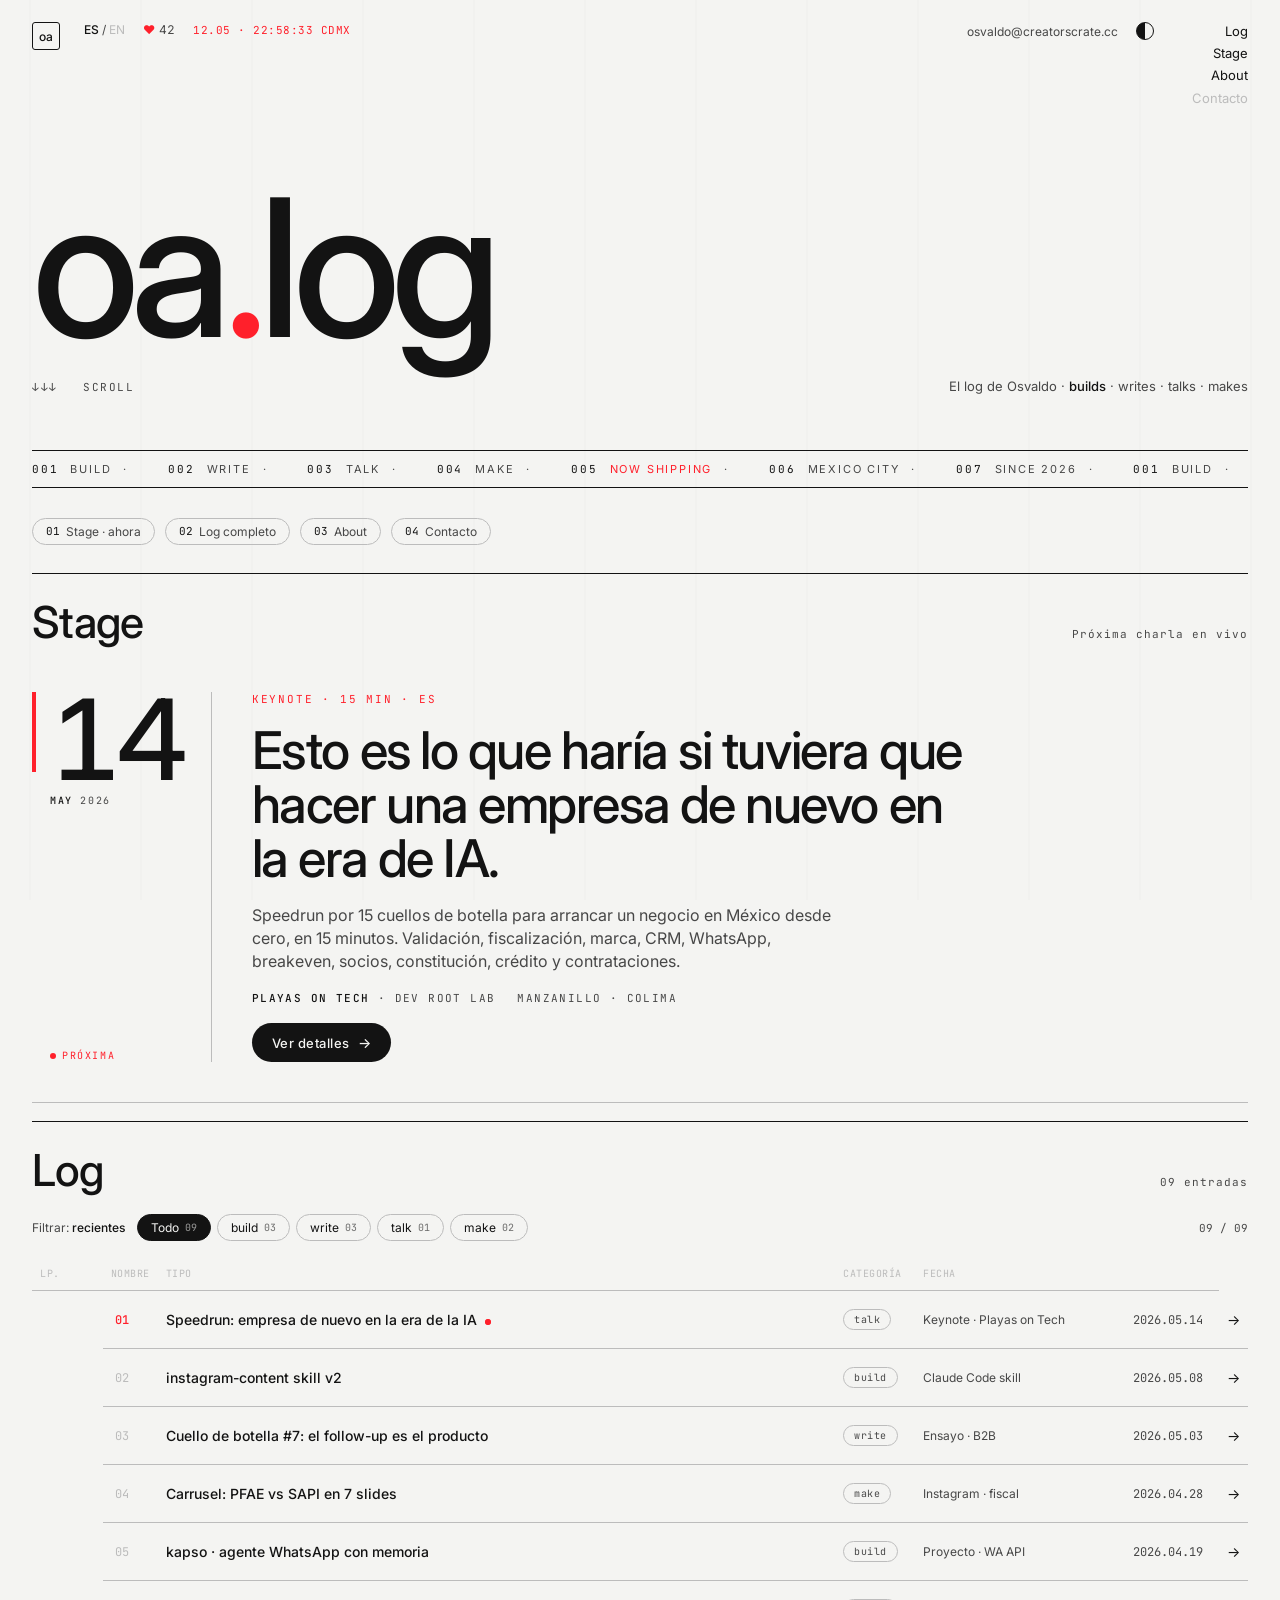
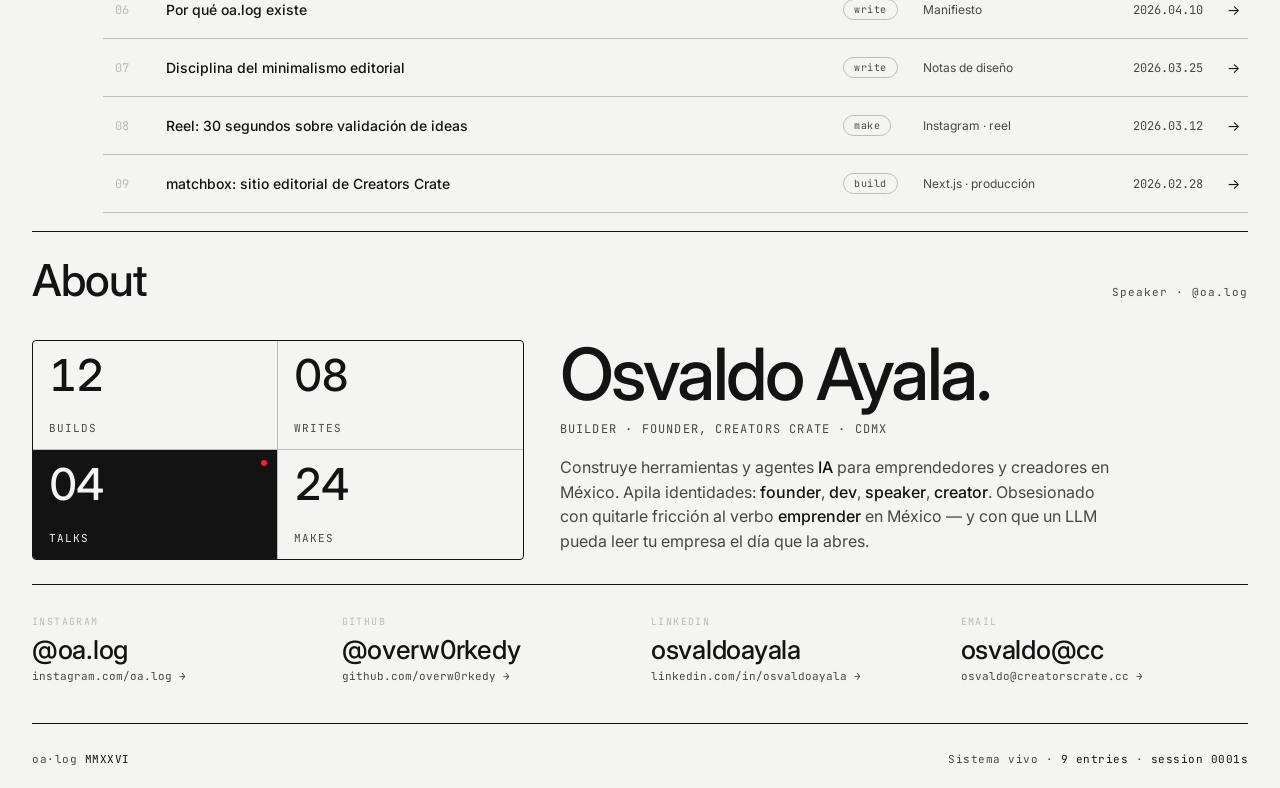
==== index.html @ 65175392 "init: oa.log static site - Single-file index.html with inline CSS/JS - Design system docs (DESIGN_SY" ====
<!DOCTYPE html>
<html lang="es-MX">
<head>
  <meta charset="UTF-8">
  <meta name="viewport" content="width=device-width, initial-scale=1.0">
  <meta name="theme-color" content="#F4F4F2">
  <title>oa.log · Osvaldo Ayala</title>
  <meta name="description" content="El log de Osvaldo Ayala — builds, writes, talks, makes. Founder de Creators Crate. Construye herramientas y agentes IA para emprendedores y creadores en México.">
  <meta name="author" content="Osvaldo Ayala">
  <link rel="canonical" href="https://overw0rkedy.github.io/oa.log/">

  <meta property="og:title" content="oa.log — Osvaldo Ayala">
  <meta property="og:description" content="El log de Osvaldo Ayala — builds, writes, talks, makes desde Ciudad de México.">
  <meta property="og:type" content="website">
  <meta property="og:locale" content="es_MX">
  <meta property="og:url" content="https://overw0rkedy.github.io/oa.log/">
  <meta property="og:site_name" content="oa.log">

  <meta name="twitter:card" content="summary_large_image">
  <meta name="twitter:title" content="oa.log — Osvaldo Ayala">
  <meta name="twitter:description" content="Builds, writes, talks, makes desde CDMX.">

  <link rel="icon" type="image/svg+xml" href="data:image/svg+xml,%3Csvg xmlns='http://www.w3.org/2000/svg' viewBox='0 0 16 16'%3E%3Crect width='16' height='16' fill='%23F4F4F2'/%3E%3Ctext x='8' y='12' font-family='Inter,sans-serif' font-size='10' font-weight='500' text-anchor='middle' fill='%23131313'%3Eoa%3C/text%3E%3Ccircle cx='13' cy='3' r='1.5' fill='%23FF202B'/%3E%3C/svg%3E">

  <link rel="preconnect" href="https://fonts.googleapis.com">
  <link rel="preconnect" href="https://fonts.gstatic.com" crossorigin>
  <link href="https://fonts.googleapis.com/css2?family=Inter:wght@400;500&family=JetBrains+Mono:wght@400;500&display=swap" rel="stylesheet">

  <script type="application/ld+json">
  {
    "@context": "https://schema.org",
    "@type": "Person",
    "name": "Osvaldo Ayala",
    "url": "https://overw0rkedy.github.io/oa.log/",
    "jobTitle": "Founder, Creators Crate · Builder",
    "address": { "@type": "PostalAddress", "addressLocality": "Ciudad de México", "addressCountry": "MX" },
    "email": "mailto:osvaldo@creatorscrate.cc",
    "sameAs": [
      "https://instagram.com/oa.log",
      "https://github.com/overw0rkedy",
      "https://www.linkedin.com/in/osvaldoayala/"
    ]
  }
  </script>

  <style>
    *, *::before, *::after { box-sizing: border-box; }
    html { scroll-behavior: smooth; -webkit-text-size-adjust: 100%; }
    body {
      margin: 0;
      font-family: 'Inter', system-ui, -apple-system, sans-serif;
      background: var(--paper);
      color: var(--ink-900);
      transition: background 280ms ease, color 280ms ease;
      -webkit-font-smoothing: antialiased;
      -moz-osx-font-smoothing: grayscale;
      overflow-x: hidden;
    }
    :root {
      --paper:   #F4F4F2;
      --ink-900: #131313;
      --ink-700: #1A1A1A;
      --ink-500: #474747;
      --ink-300: #BCBCBC;
      --ink-100: #E5E3DD;
      --accent:  #FF202B;
      --container-pad: 32px;
      --sp-1: 4px;
      --sp-2: 8px;
      --sp-3: 12px;
      --sp-4: 16px;
      --sp-5: 24px;
      --sp-6: 32px;
      --sp-7: 48px;
      --sp-8: 64px;
      --sp-9: 96px;
      --fs-eyebrow: 11px;
      --fs-meta: 12px;
      --fs-body: 14px;
      --fs-body-lg: 16px;
      --tr-fast: 160ms;
      --tr-base: 240ms;
      --tr-slow: 380ms;
      --ease-out: cubic-bezier(0.2, 0.85, 0.2, 1);
      --ease-pop: cubic-bezier(0.2, 1.15, 0.32, 1);
    }
    [data-theme="dark"] {
      --paper:   #0E0E0E;
      --ink-900: #F4F4F2;
      --ink-700: #BCBCBC;
      --ink-500: #888888;
      --ink-300: #474747;
      --ink-100: #1A1A1A;
    }
    .container { max-width: 1318px; margin: 0 auto; padding: 0 var(--container-pad); position: relative; }
    @media (max-width: 1024px) { :root { --container-pad: 24px; } }
    @media (max-width: 640px)  { :root { --container-pad: 18px; } }
    @media (max-width: 380px)  { :root { --container-pad: 14px; } }

    /* Skip link for keyboard users */
    .skip-link { position: absolute; left: -9999px; top: 0; padding: 10px 16px; background: var(--ink-900); color: var(--paper); z-index: 10000; text-decoration: none; font-size: 13px; }
    .skip-link:focus { left: 8px; top: 8px; }

    /* Universal focus style */
    a:focus-visible, button:focus-visible, [tabindex]:focus-visible { outline: 2px solid var(--accent); outline-offset: 3px; border-radius: 2px; }

    /* Subtle editorial grid in background */
    body::before {
      content: '';
      position: fixed;
      inset: 0;
      background-image: linear-gradient(to right, currentColor 1px, transparent 1px);
      background-size: 111px 100%;
      background-position: 50% 0;
      color: var(--ink-900);
      opacity: 0.025;
      pointer-events: none;
      z-index: 0;
    }
    @media (max-width: 640px) { body::before { display: none; } }

    /* Reduced motion: kill the heavy stuff */
    @media (prefers-reduced-motion: reduce) {
      *, *::before, *::after { animation-duration: 0.001ms !important; animation-iteration-count: 1 !important; transition-duration: 0.001ms !important; scroll-behavior: auto !important; }
      .marquee-track, .arrows-down span, .now-marker::after, .hero h1 .dot.in { animation: none !important; }
      .hero h1 .ltr { opacity: 1 !important; transform: none !important; }
      .oa-cursor { display: none !important; }
    }

    /* Cursor follower (desktop only) */
    .oa-cursor { position: fixed; width: 10px; height: 10px; background: var(--accent); border-radius: 50%; pointer-events: none; opacity: 0; transition: opacity 220ms ease, width 160ms ease, height 160ms ease; z-index: 9999; left: 0; top: 0; will-change: transform; }
    .oa-cursor.visible { opacity: 0.85; }
    .oa-cursor.hovering { width: 24px; height: 24px; opacity: 0.6; }
    @media (hover: none), (pointer: coarse) { .oa-cursor { display: none; } }

    /* Top nav */
    .topnav { padding: 22px 0 18px; display: grid; grid-template-columns: auto 1fr auto auto; gap: 24px; align-items: start; position: relative; z-index: 1; }
    .logo { width: 28px; height: 28px; border: 1.5px solid var(--ink-900); border-radius: 3px; display: inline-flex; align-items: center; justify-content: center; font-weight: 500; font-size: 12px; color: var(--ink-900); transition: transform 360ms var(--ease-out), border-color var(--tr-base) ease; cursor: pointer; user-select: none; flex-shrink: 0; text-decoration: none; }
    .logo:hover { transform: rotate(-90deg); border-color: var(--accent); }
    .util { display: flex; gap: 18px; align-items: center; font-size: var(--fs-meta); color: var(--ink-500); }
    .util-item { white-space: nowrap; }
    .util-item b { color: var(--ink-900); font-weight: 500; }
    .util-item.lang { cursor: pointer; user-select: none; }
    .util-item.lang b { transition: color var(--tr-fast) ease; }
    .util-item.lang:hover b { color: var(--accent); }
    .heart { color: var(--accent); cursor: pointer; user-select: none; transition: transform 220ms var(--ease-pop); display: inline-flex; align-items: center; gap: 4px; }
    .heart:active { transform: scale(1.4); }
    .heart .count { color: var(--ink-500); font-variant-numeric: tabular-nums; }
    .clock { font-family: 'JetBrains Mono', monospace; font-size: var(--fs-eyebrow); color: var(--accent); letter-spacing: 0.5px; font-variant-numeric: tabular-nums; }
    .mode { width: 18px; height: 18px; border-radius: 50%; background: linear-gradient(90deg, var(--ink-900) 50%, var(--paper) 50%); border: 1px solid var(--ink-900); cursor: pointer; transition: transform 280ms var(--ease-out); padding: 0; flex-shrink: 0; }
    .mode:hover { transform: rotate(180deg); }
    nav.menu { display: flex; flex-direction: column; align-items: flex-end; gap: 4px; font-size: 13px; line-height: 1.4; }
    nav.menu a { color: var(--ink-900); text-decoration: none; position: relative; padding: 0 0 0 14px; transition: color var(--tr-fast) ease; }
    nav.menu a.dim { color: var(--ink-300); }
    nav.menu a:hover { color: var(--accent); }
    nav.menu a.current::before { content: ''; position: absolute; left: 0; top: 50%; width: 5px; height: 5px; background: var(--accent); border-radius: 50%; transform: translateY(-50%); }
    @media (max-width: 900px) {
      .topnav { grid-template-columns: auto 1fr auto; grid-template-rows: auto auto; gap: 14px 16px; }
      .topnav .util:first-of-type { grid-column: 2 / span 1; justify-content: flex-end; }
      .topnav .util:nth-of-type(2) { grid-column: 3 / span 1; }
      .topnav nav.menu { grid-column: 1 / -1; flex-direction: row; gap: 16px; align-items: center; justify-content: flex-start; font-size: 12px; padding-top: 4px; border-top: 1px solid var(--ink-300); margin-top: 4px; padding-top: 14px; }
      nav.menu a { padding-left: 0; }
      nav.menu a.current::before { display: none; }
      nav.menu a.current { color: var(--accent); }
    }
    @media (max-width: 560px) {
      .topnav { gap: 10px 12px; }
      .util { gap: 12px; font-size: 11px; }
      .util-item.email { display: none; }
      .clock { display: none; }
    }
    @media (max-width: 380px) {
      .heart { display: none; }
    }

    /* Hero */
    .hero { padding: clamp(28px, 5vw, 56px) 0 clamp(20px, 3vw, 32px); position: relative; }
    .hero h1 { font-family: 'Inter', sans-serif; font-size: clamp(64px, 15vw, 200px); line-height: 0.9; font-weight: 500; letter-spacing: -0.045em; margin: 0; color: var(--ink-900); }
    .hero h1 .dot { color: var(--accent); display: inline-block; }
    .hero h1 .ltr { display: inline-block; opacity: 0; transform: translateY(28px); transition: opacity 520ms ease, transform 620ms var(--ease-out); }
    .hero h1 .ltr.in { opacity: 1; transform: translateY(0); }
    .hero h1 .dot.in { animation: dotPop 600ms var(--ease-pop) 380ms backwards; }
    @keyframes dotPop { 0% { transform: scale(0);} 70% { transform: scale(1.3);} 100% { transform: scale(1);} }
    .hero-sub { display: flex; justify-content: space-between; align-items: flex-end; margin-top: clamp(14px, 2.4vw, 24px); font-size: 13px; color: var(--ink-500); flex-wrap: wrap; gap: 12px; }
    .arrows-down { font-family: 'JetBrains Mono', monospace; font-size: 11px; letter-spacing: 1.5px; color: var(--ink-500); }
    .arrows-down span { display: inline-block; animation: bobble 1.6s ease-in-out infinite; }
    .arrows-down span:nth-child(2) { animation-delay: 0.12s; }
    .arrows-down span:nth-child(3) { animation-delay: 0.24s; }
    @keyframes bobble { 0%,100% { transform: translateY(0); opacity: 0.6; } 50% { transform: translateY(3px); opacity: 1; } }
    .hero-sub .tagline { max-width: 50ch; }
    .hero-sub .tagline b { color: var(--ink-900); font-weight: 500; }
    @media (max-width: 480px) {
      .hero-sub { font-size: 12px; }
    }

    /* Marquee */
    .marquee { overflow: hidden; border-top: 1px solid var(--ink-900); border-bottom: 1px solid var(--ink-900); padding: 11px 0; margin: 24px 0 12px; }
    .marquee-track { display: flex; gap: 40px; white-space: nowrap; font-size: 11px; letter-spacing: 1.8px; color: var(--ink-500); text-transform: uppercase; animation: marquee 38s linear infinite; width: max-content; }
    @keyframes marquee { from { transform: translateX(0); } to { transform: translateX(-50%); } }
    .marquee-item { display: inline-flex; align-items: center; gap: 12px; }
    .marquee-item .num { color: var(--ink-900); font-family: 'JetBrains Mono', monospace; }
    .marquee-item .accent { color: var(--accent); }

    /* TOC */
    .sec-toc { display: flex; gap: 10px; flex-wrap: wrap; padding: 18px 0 10px; }
    .toc-chip { font-size: 12px; color: var(--ink-500); border: 1px solid var(--ink-300); border-radius: 999px; padding: 5px 13px; display: inline-flex; align-items: center; gap: 6px; transition: border-color 160ms ease, color 160ms ease; cursor: pointer; text-decoration: none; }
    .toc-chip:hover { border-color: var(--ink-900); color: var(--ink-900); }
    .toc-chip .n { font-variant-numeric: tabular-nums; color: var(--ink-900); font-family: 'JetBrains Mono', monospace; font-size: 11px; }

    /* Section heading */
    .section-head { display: flex; justify-content: space-between; align-items: baseline; padding: 26px 0 16px; border-top: 1px solid var(--ink-900); margin-top: 18px; flex-wrap: wrap; gap: 8px; }
    .section-head h2 { font-family: 'Inter', sans-serif; font-size: clamp(28px, 4vw, 44px); line-height: 1; font-weight: 500; letter-spacing: -0.022em; margin: 0; color: var(--ink-900); }
    .section-num { font-size: 11px; color: var(--ink-500); letter-spacing: 1px; font-variant-numeric: tabular-nums; font-family: 'JetBrains Mono', monospace; }

    /* Stage featured — poster style */
    .stage-card { display: grid; grid-template-columns: auto 1fr; gap: clamp(20px, 3.6vw, 40px); padding: clamp(20px, 3.4vw, 32px) 0 clamp(24px, 4vw, 40px); border-bottom: 1px solid var(--ink-300); margin-bottom: 18px; position: relative; align-items: start; }
    .stage-date { display: flex; flex-direction: column; gap: 8px; padding: 0 clamp(16px, 2.6vw, 28px) 0 18px; border-right: 1px solid var(--ink-300); min-width: 120px; align-self: stretch; position: relative; }
    .stage-date::before { content: ''; position: absolute; top: 0; left: 0; width: 4px; height: 80px; background: var(--accent); }
    .stage-date .day { font-size: clamp(56px, 9vw, 112px); line-height: 0.84; font-weight: 500; letter-spacing: -0.05em; color: var(--ink-900); font-variant-numeric: tabular-nums; }
    .stage-date .month-year { font-size: 10px; letter-spacing: 1.6px; text-transform: uppercase; color: var(--ink-500); font-family: 'JetBrains Mono', monospace; line-height: 1.4; }
    .stage-date .month-year b { color: var(--ink-900); font-weight: 500; }
    .stage-date .badge { margin-top: auto; font-size: 10px; letter-spacing: 1.6px; text-transform: uppercase; color: var(--accent); font-family: 'JetBrains Mono', monospace; padding-top: 14px; display: flex; align-items: center; gap: 6px; }
    .stage-date .badge::before { content: ''; width: 6px; height: 6px; background: var(--accent); border-radius: 50%; position: relative; }
    .stage-date .badge::after { content: ''; position: absolute; left: -3px; bottom: 0; width: 12px; height: 12px; border: 1.5px solid var(--accent); border-radius: 50%; opacity: 0; animation: badge-pulse 2.2s ease-out infinite; }
    @keyframes badge-pulse { 0% { transform: scale(0.5); opacity: 0.8; } 100% { transform: scale(2.5); opacity: 0; } }
    .stage-content { display: flex; flex-direction: column; gap: clamp(12px, 1.8vw, 18px); }
    .stage-card .tag { font-size: 11px; letter-spacing: 1.8px; text-transform: uppercase; color: var(--accent); font-family: 'JetBrains Mono', monospace; }
    .stage-card h3 { font-family: 'Inter', sans-serif; font-size: clamp(28px, 4.6vw, 52px); line-height: 1.04; font-weight: 500; letter-spacing: -0.028em; margin: 0; max-width: 22ch; color: var(--ink-900); }
    .stage-card .sub { font-size: clamp(14px, 1.5vw, 16px); line-height: 1.45; color: var(--ink-500); margin: 0; max-width: 60ch; }
    .stage-card .meta { display: flex; flex-wrap: wrap; gap: 14px 22px; font-size: 11px; letter-spacing: 1.4px; text-transform: uppercase; color: var(--ink-500); font-family: 'JetBrains Mono', monospace; }
    .stage-card .meta b { color: var(--ink-900); font-weight: 500; }
    .stage-card .cta a { display: inline-flex; align-items: center; gap: 8px; padding: 11px 20px; background: var(--ink-900); color: var(--paper); border-radius: 999px; text-decoration: none; font-size: 13px; font-weight: 500; letter-spacing: 0.5px; transition: transform 180ms ease, background 180ms ease; }
    .stage-card .cta a:hover { transform: translateY(-1px); background: var(--accent); }
    .stage-card .cta a .arr { font-size: 14px; transition: transform 200ms ease; display: inline-block; }
    .stage-card .cta a:hover .arr { transform: translateX(4px); }
    @media (max-width: 640px) {
      .stage-card { grid-template-columns: 1fr; gap: 18px; }
      .stage-date { border-right: none; border-bottom: 1px solid var(--ink-300); padding: 0 0 16px 18px; flex-direction: row; align-items: baseline; gap: 14px; flex-wrap: wrap; min-width: 0; }
      .stage-date::before { height: 56px; }
      .stage-date .day { font-size: 48px; }
      .stage-date .badge { margin-top: 0; padding-top: 0; padding-left: 0; }
      .stage-date .badge::after { display: none; }
      .stage-content { padding-left: 18px; }
    }

    /* Toolbar */
    .toolbar { display: flex; align-items: center; gap: 12px; flex-wrap: wrap; padding: 6px 0 16px; font-size: 12px; color: var(--ink-500); }
    .toolbar-label b { color: var(--ink-900); font-weight: 500; }
    .chips { display: flex; gap: 6px; flex-wrap: wrap; }
    .chip { padding: 5px 13px; border: 1px solid var(--ink-300); border-radius: 999px; font-size: 12px; color: var(--ink-900); background: transparent; cursor: pointer; transition: background 180ms ease, color 180ms ease, border-color 180ms ease; font-family: inherit; display: inline-flex; align-items: center; gap: 6px; }
    .chip:hover { border-color: var(--ink-900); }
    .chip.active { background: var(--ink-900); color: var(--paper); border-color: var(--ink-900); }
    .chip .ct { font-family: 'JetBrains Mono', monospace; font-size: 10px; opacity: 0.6; }
    .visible-count { margin-left: auto; color: var(--ink-500); font-variant-numeric: tabular-nums; font-family: 'JetBrains Mono', monospace; font-size: 11px; }

    /* Log table */
    .log-table { width: 100%; border-collapse: collapse; font-size: 14px; }
    .log-table thead th { text-align: left; font-weight: 400; color: var(--ink-300); padding: 10px 8px; font-size: 10px; letter-spacing: 0.5px; text-transform: uppercase; border-bottom: 1px solid var(--ink-300); font-family: 'JetBrains Mono', monospace; }
    .log-table thead th:last-child { text-align: right; }
    .log-table tbody tr { transition: background var(--tr-fast) ease; cursor: pointer; position: relative; }
    .log-table tbody tr::before { content: ''; position: absolute; left: 0; top: 8px; bottom: 8px; width: 0; background: var(--accent); transition: width 200ms ease; }
    .log-table tbody tr:hover::before { width: 2px; }
    .log-table tbody tr:hover { background: rgba(19,19,19,0.035); }
    [data-theme="dark"] .log-table tbody tr:hover { background: rgba(244,244,242,0.04); }
    .log-table tbody td { padding: 18px 8px; border-bottom: 1px solid var(--ink-300); color: var(--ink-900); font-size: 14px; vertical-align: middle; transition: color var(--tr-fast) ease; }
    .log-table tbody tr.filtered-out { display: none; }
    .log-table td.idx { color: var(--ink-300); width: 36px; font-variant-numeric: tabular-nums; font-family: 'JetBrains Mono', monospace; font-size: 12px; transition: color var(--tr-fast) ease; padding-left: 12px; }
    .log-table tbody tr:hover td.idx { color: var(--ink-900); }
    .log-table td.name { font-weight: 500; }
    .log-table td.kind { width: 80px; }
    .kind-tag { font-size: 10px; letter-spacing: 0.5px; padding: 3px 10px; border: 1px solid var(--ink-300); border-radius: 999px; color: var(--ink-500); display: inline-block; font-family: 'JetBrains Mono', monospace; text-transform: lowercase; }
    .log-table td.cat { color: var(--ink-500); width: 200px; font-size: 12px; }
    .log-table td.date { color: var(--ink-500); width: 104px; font-size: 12px; font-variant-numeric: tabular-nums; font-family: 'JetBrains Mono', monospace; text-align: right; padding-right: 16px; }
    .log-table td.arr { width: 20px; text-align: right; color: var(--ink-900); transition: transform 220ms var(--ease-out), color 180ms ease; }
    .log-table tbody tr:hover td.arr { transform: translateX(4px); color: var(--accent); }
    .log-table tr.now td.idx { color: var(--accent); font-weight: 500; }
    .now-marker { position: relative; display: inline-block; width: 6px; height: 6px; background: var(--accent); border-radius: 50%; vertical-align: middle; margin-left: 8px; }
    .now-marker::after { content: ''; position: absolute; inset: 0; border-radius: 50%; border: 1.5px solid var(--accent); animation: pulse 1.9s ease-out infinite; }
    @keyframes pulse { 0% { transform: scale(1); opacity: 0.9; } 100% { transform: scale(3.2); opacity: 0; } }
    @media (max-width: 900px) {
      .log-table td.cat, .log-table th:nth-child(4) { display: none; }
    }
    @media (max-width: 540px) {
      .log-table, .log-table tbody, .log-table tr { display: block; }
      .log-table thead { display: none; }
      .log-table tbody td { display: inline-block; border: none; padding: 0; vertical-align: middle; }
      .log-table tbody tr { padding: 16px 0 16px 32px; border-bottom: 1px solid var(--ink-300); position: relative; cursor: pointer; }
      .log-table tbody tr::before { left: 0; top: 16px; bottom: 16px; }
      .log-table td.idx { position: absolute; left: 0; top: 16px; padding: 0; width: auto; font-size: 11px; }
      .log-table td.name { display: block; font-size: 15px; line-height: 1.3; padding: 0; margin-bottom: 8px; padding-right: 24px; }
      .log-table td.kind { width: auto; padding-right: 12px; }
      .log-table td.date { width: auto; text-align: left; padding: 0; padding-right: 0; font-size: 11px; color: var(--ink-500); }
      .log-table td.date::before { content: '· '; color: var(--ink-300); }
      .log-table td.arr { position: absolute; top: 16px; right: 0; width: auto; padding: 0; font-size: 16px; }
      .log-table tbody tr:hover td.arr { transform: translateX(2px); }
    }

    /* About */
    .about-body { display: grid; grid-template-columns: 1fr 1.4fr; gap: 36px; padding: 22px 0 24px; }
    @media (max-width: 768px) { .about-body { grid-template-columns: 1fr; gap: 24px; } }
    .about-visual { display: grid; grid-template-columns: 1fr 1fr; grid-template-rows: 1fr 1fr; border: 1px solid var(--ink-900); border-radius: 4px; overflow: hidden; min-height: 220px; }
    .about-kind { padding: 14px 16px; border-right: 0.5px solid var(--ink-300); border-bottom: 0.5px solid var(--ink-300); display: flex; flex-direction: column; justify-content: space-between; position: relative; min-height: 100px; }
    .about-kind:nth-child(2n) { border-right: none; }
    .about-kind:nth-child(n+3) { border-bottom: none; }
    .about-kind .count { font-size: 44px; line-height: 0.95; font-weight: 500; color: var(--ink-900); letter-spacing: -0.02em; font-variant-numeric: tabular-nums; }
    .about-kind .label { font-size: 11px; letter-spacing: 1px; text-transform: uppercase; color: var(--ink-500); font-family: 'JetBrains Mono', monospace; }
    .about-kind.active { background: var(--ink-900); }
    .about-kind.active .count, .about-kind.active .label { color: var(--paper); }
    .about-kind.active::after { content: ''; position: absolute; top: 10px; right: 10px; width: 6px; height: 6px; background: var(--accent); border-radius: 50%; }
    .about-content h3 { font-size: clamp(40px, 6vw, 72px); line-height: 0.95; font-weight: 500; letter-spacing: -0.035em; margin: 0 0 12px; color: var(--ink-900); }
    .about-content .role { font-size: 12px; color: var(--ink-500); margin: 0 0 18px; font-family: 'JetBrains Mono', monospace; text-transform: uppercase; letter-spacing: 1.2px; }
    .about-content .bio { font-size: 16px; line-height: 1.55; color: var(--ink-500); margin: 0; max-width: 56ch; }
    .about-content .bio b { color: var(--ink-900); font-weight: 500; }

    /* Socials */
    .socials { display: grid; grid-template-columns: repeat(4, 1fr); gap: clamp(14px, 2vw, 22px); padding: 26px 0 8px; border-top: 1px solid var(--ink-900); }
    @media (max-width: 900px) { .socials { grid-template-columns: 1fr 1fr; gap: 18px; } }
    @media (max-width: 380px) { .socials { grid-template-columns: 1fr; gap: 14px; } }
    .social { display: block; text-decoration: none; padding: 4px 0; transition: transform var(--tr-fast) ease; }
    .social:hover { transform: translateX(2px); }
    .social .label { font-size: 10px; letter-spacing: 1.4px; text-transform: uppercase; color: var(--ink-300); margin-bottom: 6px; font-family: 'JetBrains Mono', monospace; }
    .social .handle { font-size: clamp(18px, 2.4vw, 26px); font-weight: 500; color: var(--ink-900); letter-spacing: -0.01em; transition: color var(--tr-fast) ease; }
    .social:hover .handle { color: var(--accent); }
    .social .url { font-size: 11px; color: var(--ink-500); font-family: 'JetBrains Mono', monospace; margin-top: 4px; }

    /* Footer */
    footer.foot { display: flex; justify-content: space-between; padding: 28px 0 22px; border-top: 1px solid var(--ink-900); margin-top: 28px; font-size: 11px; color: var(--ink-500); letter-spacing: 0.5px; font-family: 'JetBrains Mono', monospace; flex-wrap: wrap; gap: 12px 24px; align-items: center; }
    footer.foot .stat { color: var(--ink-900); }
    footer.foot a { color: inherit; text-decoration: none; border-bottom: 1px dotted currentColor; }
    footer.foot a:hover { color: var(--accent); }
    @media (max-width: 540px) {
      footer.foot { flex-direction: column; align-items: flex-start; gap: 8px; }
    }

    /* Section spacing */
    section { scroll-margin-top: 80px; }
    main { position: relative; z-index: 1; }
  </style>
</head>
<body>
  <a href="#main-content" class="skip-link">Saltar al contenido</a>
  <div class="oa-cursor" id="oaCursor" aria-hidden="true"></div>

  <main class="container" id="oaSite">
    <header class="topnav">
      <a href="#" class="logo" title="oa.log monogram">oa</a>
      <div class="util" style="font-size: 12px;">
        <span class="util-item lang" id="langWrap"><b id="langActive">ES</b> / <span id="langOther" style="color: var(--ink-300);">EN</span></span>
        <span class="util-item heart" id="oaHeart" role="button" tabindex="0" aria-label="Like this page">&hearts; <span class="count" id="heartCount">42</span></span>
        <span class="util-item clock" id="oaClock" aria-live="polite">·</span>
      </div>
      <div class="util">
        <a href="mailto:osvaldo@creatorscrate.cc" class="util-item email" style="color: var(--ink-500); text-decoration: none;">osvaldo@creatorscrate.cc</a>
        <button class="mode" id="oaMode" aria-label="Toggle theme"></button>
      </div>
      <nav class="menu">
        <a href="#log" class="current">Log</a>
        <a href="#stage">Stage</a>
        <a href="#about">About</a>
        <a href="mailto:osvaldo@creatorscrate.cc" class="dim">Contacto</a>
      </nav>
    </header>

    <div id="main-content"></div>
    <section class="hero">
      <h1 id="oaHero">oa<span class="dot">.</span>log</h1>
      <div class="hero-sub">
        <span class="arrows-down" aria-hidden="true"><span>&darr;</span><span>&darr;</span><span>&darr;</span> &nbsp; SCROLL</span>
        <span class="tagline">El log de Osvaldo &middot; <b>builds</b> &middot; writes &middot; talks &middot; makes</span>
      </div>
    </section>

    <div class="marquee" aria-hidden="true">
      <div class="marquee-track">
        <div class="marquee-item"><span class="num">001</span><span>BUILD</span><span>&middot;</span></div>
        <div class="marquee-item"><span class="num">002</span><span>WRITE</span><span>&middot;</span></div>
        <div class="marquee-item"><span class="num">003</span><span>TALK</span><span>&middot;</span></div>
        <div class="marquee-item"><span class="num">004</span><span>MAKE</span><span>&middot;</span></div>
        <div class="marquee-item"><span class="num">005</span><span class="accent">NOW SHIPPING</span><span>&middot;</span></div>
        <div class="marquee-item"><span class="num">006</span><span>MEXICO CITY</span><span>&middot;</span></div>
        <div class="marquee-item"><span class="num">007</span><span>SINCE 2026</span><span>&middot;</span></div>
        <div class="marquee-item"><span class="num">001</span><span>BUILD</span><span>&middot;</span></div>
        <div class="marquee-item"><span class="num">002</span><span>WRITE</span><span>&middot;</span></div>
        <div class="marquee-item"><span class="num">003</span><span>TALK</span><span>&middot;</span></div>
        <div class="marquee-item"><span class="num">004</span><span>MAKE</span><span>&middot;</span></div>
        <div class="marquee-item"><span class="num">005</span><span class="accent">NOW SHIPPING</span><span>&middot;</span></div>
        <div class="marquee-item"><span class="num">006</span><span>MEXICO CITY</span><span>&middot;</span></div>
        <div class="marquee-item"><span class="num">007</span><span>SINCE 2026</span><span>&middot;</span></div>
      </div>
    </div>

    <div class="sec-toc">
      <a class="toc-chip" href="#stage"><span class="n">01</span> Stage &middot; ahora</a>
      <a class="toc-chip" href="#log"><span class="n">02</span> Log completo</a>
      <a class="toc-chip" href="#about"><span class="n">03</span> About</a>
      <a class="toc-chip" href="mailto:osvaldo@creatorscrate.cc"><span class="n">04</span> Contacto</a>
    </div>

    <section id="stage">
      <div class="section-head">
        <h2>Stage</h2>
        <span class="section-num">Próxima charla en vivo</span>
      </div>
      <article class="stage-card">
        <div class="stage-date" aria-label="14 de mayo de 2026">
          <div class="day">14</div>
          <div class="month-year"><b>MAY</b> 2026</div>
          <div class="badge"><span>Próxima</span></div>
        </div>
        <div class="stage-content">
          <div class="tag">Keynote &middot; 15 min &middot; ES</div>
          <h3>Esto es lo que haría si tuviera que hacer una empresa de nuevo en la era de IA.</h3>
          <p class="sub">Speedrun por 15 cuellos de botella para arrancar un negocio en México desde cero, en 15 minutos. Validación, fiscalización, marca, CRM, WhatsApp, breakeven, socios, constitución, crédito y contrataciones.</p>
          <div class="meta">
            <span><b>Playas on Tech</b> &middot; Dev Root Lab</span>
            <span>Manzanillo &middot; Colima</span>
          </div>
          <div class="cta"><a href="speedrun-empresa-era-ia/" target="_blank" rel="noopener">Ver detalles <span class="arr">&rarr;</span></a></div>
        </div>
      </article>
    </section>

    <section id="log">
      <div class="section-head">
        <h2>Log</h2>
        <span class="section-num" id="secNum">09 entradas</span>
      </div>

      <div class="toolbar">
        <span class="toolbar-label">Filtrar: <b>recientes</b></span>
        <div class="chips" id="filterChips" role="tablist">
          <button class="chip active" data-kind="all" role="tab">Todo <span class="ct">09</span></button>
          <button class="chip" data-kind="build" role="tab">build <span class="ct">03</span></button>
          <button class="chip" data-kind="write" role="tab">write <span class="ct">03</span></button>
          <button class="chip" data-kind="talk" role="tab">talk <span class="ct">01</span></button>
          <button class="chip" data-kind="make" role="tab">make <span class="ct">02</span></button>
        </div>
        <span class="visible-count" id="visibleCount">09 / 09</span>
      </div>

      <table class="log-table">
        <thead>
          <tr><th>lp.</th><th>nombre</th><th>tipo</th><th>categoría</th><th>fecha</th><th aria-hidden="true"></th></tr>
        </thead>
        <tbody id="logBody">
          <tr class="now" data-kind="talk">
            <td class="idx">01</td>
            <td class="name">Speedrun: empresa de nuevo en la era de la IA<span class="now-marker" title="now" aria-label="entrada actual"></span></td>
            <td class="kind"><span class="kind-tag">talk</span></td>
            <td class="cat">Keynote &middot; Playas on Tech</td>
            <td class="date">2026.05.14</td>
            <td class="arr">&rarr;</td>
          </tr>
          <tr data-kind="build">
            <td class="idx">02</td>
            <td class="name">instagram-content skill v2</td>
            <td class="kind"><span class="kind-tag">build</span></td>
            <td class="cat">Claude Code skill</td>
            <td class="date">2026.05.08</td>
            <td class="arr">&rarr;</td>
          </tr>
          <tr data-kind="write">
            <td class="idx">03</td>
            <td class="name">Cuello de botella #7: el follow-up es el producto</td>
            <td class="kind"><span class="kind-tag">write</span></td>
            <td class="cat">Ensayo &middot; B2B</td>
            <td class="date">2026.05.03</td>
            <td class="arr">&rarr;</td>
          </tr>
          <tr data-kind="make">
            <td class="idx">04</td>
            <td class="name">Carrusel: PFAE vs SAPI en 7 slides</td>
            <td class="kind"><span class="kind-tag">make</span></td>
            <td class="cat">Instagram &middot; fiscal</td>
            <td class="date">2026.04.28</td>
            <td class="arr">&rarr;</td>
          </tr>
          <tr data-kind="build">
            <td class="idx">05</td>
            <td class="name">kapso &middot; agente WhatsApp con memoria</td>
            <td class="kind"><span class="kind-tag">build</span></td>
            <td class="cat">Proyecto &middot; WA API</td>
            <td class="date">2026.04.19</td>
            <td class="arr">&rarr;</td>
          </tr>
          <tr data-kind="write">
            <td class="idx">06</td>
            <td class="name">Por qué oa.log existe</td>
            <td class="kind"><span class="kind-tag">write</span></td>
            <td class="cat">Manifiesto</td>
            <td class="date">2026.04.10</td>
            <td class="arr">&rarr;</td>
          </tr>
          <tr data-kind="write">
            <td class="idx">07</td>
            <td class="name">Disciplina del minimalismo editorial</td>
            <td class="kind"><span class="kind-tag">write</span></td>
            <td class="cat">Notas de diseño</td>
            <td class="date">2026.03.25</td>
            <td class="arr">&rarr;</td>
          </tr>
          <tr data-kind="make">
            <td class="idx">08</td>
            <td class="name">Reel: 30 segundos sobre validación de ideas</td>
            <td class="kind"><span class="kind-tag">make</span></td>
            <td class="cat">Instagram &middot; reel</td>
            <td class="date">2026.03.12</td>
            <td class="arr">&rarr;</td>
          </tr>
          <tr data-kind="build">
            <td class="idx">09</td>
            <td class="name">matchbox: sitio editorial de Creators Crate</td>
            <td class="kind"><span class="kind-tag">build</span></td>
            <td class="cat">Next.js &middot; producción</td>
            <td class="date">2026.02.28</td>
            <td class="arr">&rarr;</td>
          </tr>
        </tbody>
      </table>
    </section>

    <section id="about">
      <div class="section-head">
        <h2>About</h2>
        <span class="section-num">Speaker &middot; @oa.log</span>
      </div>
      <div class="about-body">
        <div class="about-visual" aria-label="Tracks">
          <div class="about-kind"><div class="count">12</div><div class="label">builds</div></div>
          <div class="about-kind"><div class="count">08</div><div class="label">writes</div></div>
          <div class="about-kind active"><div class="count">04</div><div class="label">talks</div></div>
          <div class="about-kind"><div class="count">24</div><div class="label">makes</div></div>
        </div>
        <div class="about-content">
          <h3>Osvaldo Ayala.</h3>
          <p class="role">Builder &middot; Founder, Creators Crate &middot; CDMX</p>
          <p class="bio">Construye herramientas y agentes <b>IA</b> para emprendedores y creadores en México. Apila identidades: <b>founder</b>, <b>dev</b>, <b>speaker</b>, <b>creator</b>. Obsesionado con quitarle fricción al verbo <b>emprender</b> en México — y con que un LLM pueda leer tu empresa el día que la abres.</p>
        </div>
      </div>

      <div class="socials">
        <a class="social" href="https://instagram.com/oa.log" target="_blank" rel="noopener">
          <div class="label">Instagram</div>
          <div class="handle">@oa.log</div>
          <div class="url">instagram.com/oa.log &rarr;</div>
        </a>
        <a class="social" href="https://github.com/overw0rkedy" target="_blank" rel="noopener">
          <div class="label">GitHub</div>
          <div class="handle">@overw0rkedy</div>
          <div class="url">github.com/overw0rkedy &rarr;</div>
        </a>
        <a class="social" href="https://www.linkedin.com/in/osvaldoayala/" target="_blank" rel="noopener">
          <div class="label">LinkedIn</div>
          <div class="handle">osvaldoayala</div>
          <div class="url">linkedin.com/in/osvaldoayala &rarr;</div>
        </a>
        <a class="social" href="mailto:osvaldo@creatorscrate.cc">
          <div class="label">Email</div>
          <div class="handle">osvaldo@cc</div>
          <div class="url">osvaldo@creatorscrate.cc &rarr;</div>
        </a>
      </div>
    </section>

    <footer class="foot">
      <span>oa&middot;log <span class="stat">MMXXVI</span></span>
      <span>Sistema vivo &middot; <span class="stat" id="footStat">9 entries</span> &middot; <span class="stat" id="footUptime">&middot;</span></span>
    </footer>
  </main>

  <script>
  (function() {
    const site = document.getElementById('oaSite');
    const cursor = document.getElementById('oaCursor');
    const hero = document.getElementById('oaHero');
    const mode = document.getElementById('oaMode');
    const heart = document.getElementById('oaHeart');
    const heartCount = document.getElementById('heartCount');
    const clock = document.getElementById('oaClock');
    const chipsContainer = document.getElementById('filterChips');
    const logBody = document.getElementById('logBody');
    const visibleCount = document.getElementById('visibleCount');
    const langActive = document.getElementById('langActive');
    const langOther = document.getElementById('langOther');
    const langWrap = document.getElementById('langWrap');
    const footStat = document.getElementById('footStat');

    // Hero letter reveal
    const original = hero.innerHTML;
    const wrapped = original
      .replace(/oa/, '<span class="ltr">o</span><span class="ltr">a</span>')
      .replace(/class="dot"/, 'class="ltr dot"')
      .replace(/log/, '<span class="ltr">l</span><span class="ltr">o</span><span class="ltr">g</span>');
    hero.innerHTML = wrapped;
    const letters = hero.querySelectorAll('.ltr');
    letters.forEach((l, i) => setTimeout(() => l.classList.add('in'), 80 + i * 65));

    // Cursor follower with smooth lerp (desktop only)
    const prefersReducedMotion = window.matchMedia('(prefers-reduced-motion: reduce)').matches;
    const supportsHover = window.matchMedia('(hover: hover) and (pointer: fine)').matches;
    if (supportsHover && !prefersReducedMotion) {
      let cx = -50, cy = -50, tx = -50, ty = -50;
      document.addEventListener('mousemove', (e) => {
        tx = e.clientX - 5;
        ty = e.clientY - 5;
        cursor.classList.add('visible');
      });
      document.addEventListener('mouseleave', () => cursor.classList.remove('visible'));
      function animateCursor() {
        cx += (tx - cx) * 0.22;
        cy += (ty - cy) * 0.22;
        cursor.style.transform = `translate(${cx}px, ${cy}px)`;
        requestAnimationFrame(animateCursor);
      }
      requestAnimationFrame(animateCursor);
      // Scale cursor when hovering interactive elements
      const interactiveSel = 'a, button, [role="button"], [role="tab"], input, select, .heart, .logo, .mode, .util-item.lang, .toc-chip, .chip, .roadmap-cell, .social, .stage-card .cta a, tr[data-kind]';
      document.addEventListener('mouseover', (e) => {
        if (e.target.closest(interactiveSel)) cursor.classList.add('hovering');
      });
      document.addEventListener('mouseout', (e) => {
        if (e.target.closest(interactiveSel)) cursor.classList.remove('hovering');
      });
    }

    // Theme toggle with localStorage persistence
    const storedTheme = localStorage.getItem('oa-theme');
    if (storedTheme === 'dark') document.documentElement.setAttribute('data-theme', 'dark');
    mode.addEventListener('click', () => {
      const isDark = document.documentElement.getAttribute('data-theme') === 'dark';
      if (isDark) {
        document.documentElement.removeAttribute('data-theme');
        localStorage.setItem('oa-theme', 'light');
      } else {
        document.documentElement.setAttribute('data-theme', 'dark');
        localStorage.setItem('oa-theme', 'dark');
      }
    });

    // Heart interaction
    let likes = parseInt(localStorage.getItem('oa-likes') || '42', 10);
    let liked = localStorage.getItem('oa-liked') === '1';
    heartCount.textContent = likes;
    function toggleLike() {
      liked = !liked;
      likes += liked ? 1 : -1;
      heartCount.textContent = likes;
      heart.style.transform = 'scale(1.5)';
      setTimeout(() => heart.style.transform = 'scale(1)', 220);
      localStorage.setItem('oa-likes', String(likes));
      localStorage.setItem('oa-liked', liked ? '1' : '0');
    }
    heart.addEventListener('click', toggleLike);
    heart.addEventListener('keydown', (e) => { if (e.key === 'Enter' || e.key === ' ') { e.preventDefault(); toggleLike(); } });

    // Language toggle
    langWrap.addEventListener('click', () => {
      const a = langActive.textContent, b = langOther.textContent;
      langActive.textContent = b; langOther.textContent = a;
    });

    // Live clock
    function tick() {
      const d = new Date();
      const mm = String(d.getMonth() + 1).padStart(2, '0');
      const dd = String(d.getDate()).padStart(2, '0');
      const hh = String(d.getHours()).padStart(2, '0');
      const mn = String(d.getMinutes()).padStart(2, '0');
      const ss = String(d.getSeconds()).padStart(2, '0');
      clock.textContent = `${mm}.${dd} · ${hh}:${mn}:${ss} CDMX`;
    }
    tick();
    setInterval(tick, 1000);

    // Filter chips
    chipsContainer.addEventListener('click', (e) => {
      const btn = e.target.closest('.chip');
      if (!btn) return;
      chipsContainer.querySelectorAll('.chip').forEach(c => c.classList.remove('active'));
      btn.classList.add('active');
      const kind = btn.dataset.kind;
      let shown = 0;
      const rows = logBody.querySelectorAll('tr');
      rows.forEach(r => {
        const match = kind === 'all' || r.dataset.kind === kind;
        r.classList.toggle('filtered-out', !match);
        if (match) shown++;
      });
      const total = rows.length;
      visibleCount.textContent = String(shown).padStart(2, '0') + ' / ' + String(total).padStart(2, '0');
    });

    // Footer stats — count up
    const totalEntries = logBody.querySelectorAll('tr').length;
    let n = 0;
    const start = performance.now();
    function count(now) {
      const t = Math.min(1, (now - start) / 1100);
      const v = Math.round(totalEntries * (1 - Math.pow(1 - t, 3)));
      footStat.textContent = v + ' entries';
      if (t < 1) requestAnimationFrame(count);
    }
    requestAnimationFrame(count);

    // Session uptime
    const t0 = Date.now();
    function uptime() {
      const s = Math.floor((Date.now() - t0) / 1000);
      document.getElementById('footUptime').textContent = 'session ' + String(s).padStart(4, '0') + 's';
    }
    uptime();
    setInterval(uptime, 1000);

    // Nav current indicator: track scroll position
    const navLinks = document.querySelectorAll('nav.menu a[href^="#"]');
    const sections = ['#stage', '#log', '#about'].map(s => document.querySelector(s)).filter(Boolean);
    function updateNav() {
      const y = window.scrollY + window.innerHeight * 0.3;
      let activeId = null;
      for (const sec of sections) {
        if (sec.offsetTop <= y) activeId = '#' + sec.id;
      }
      navLinks.forEach(a => {
        a.classList.toggle('current', a.getAttribute('href') === activeId);
      });
    }
    window.addEventListener('scroll', updateNav, { passive: true });
    updateNav();
  })();
  </script>
</body>
</html>
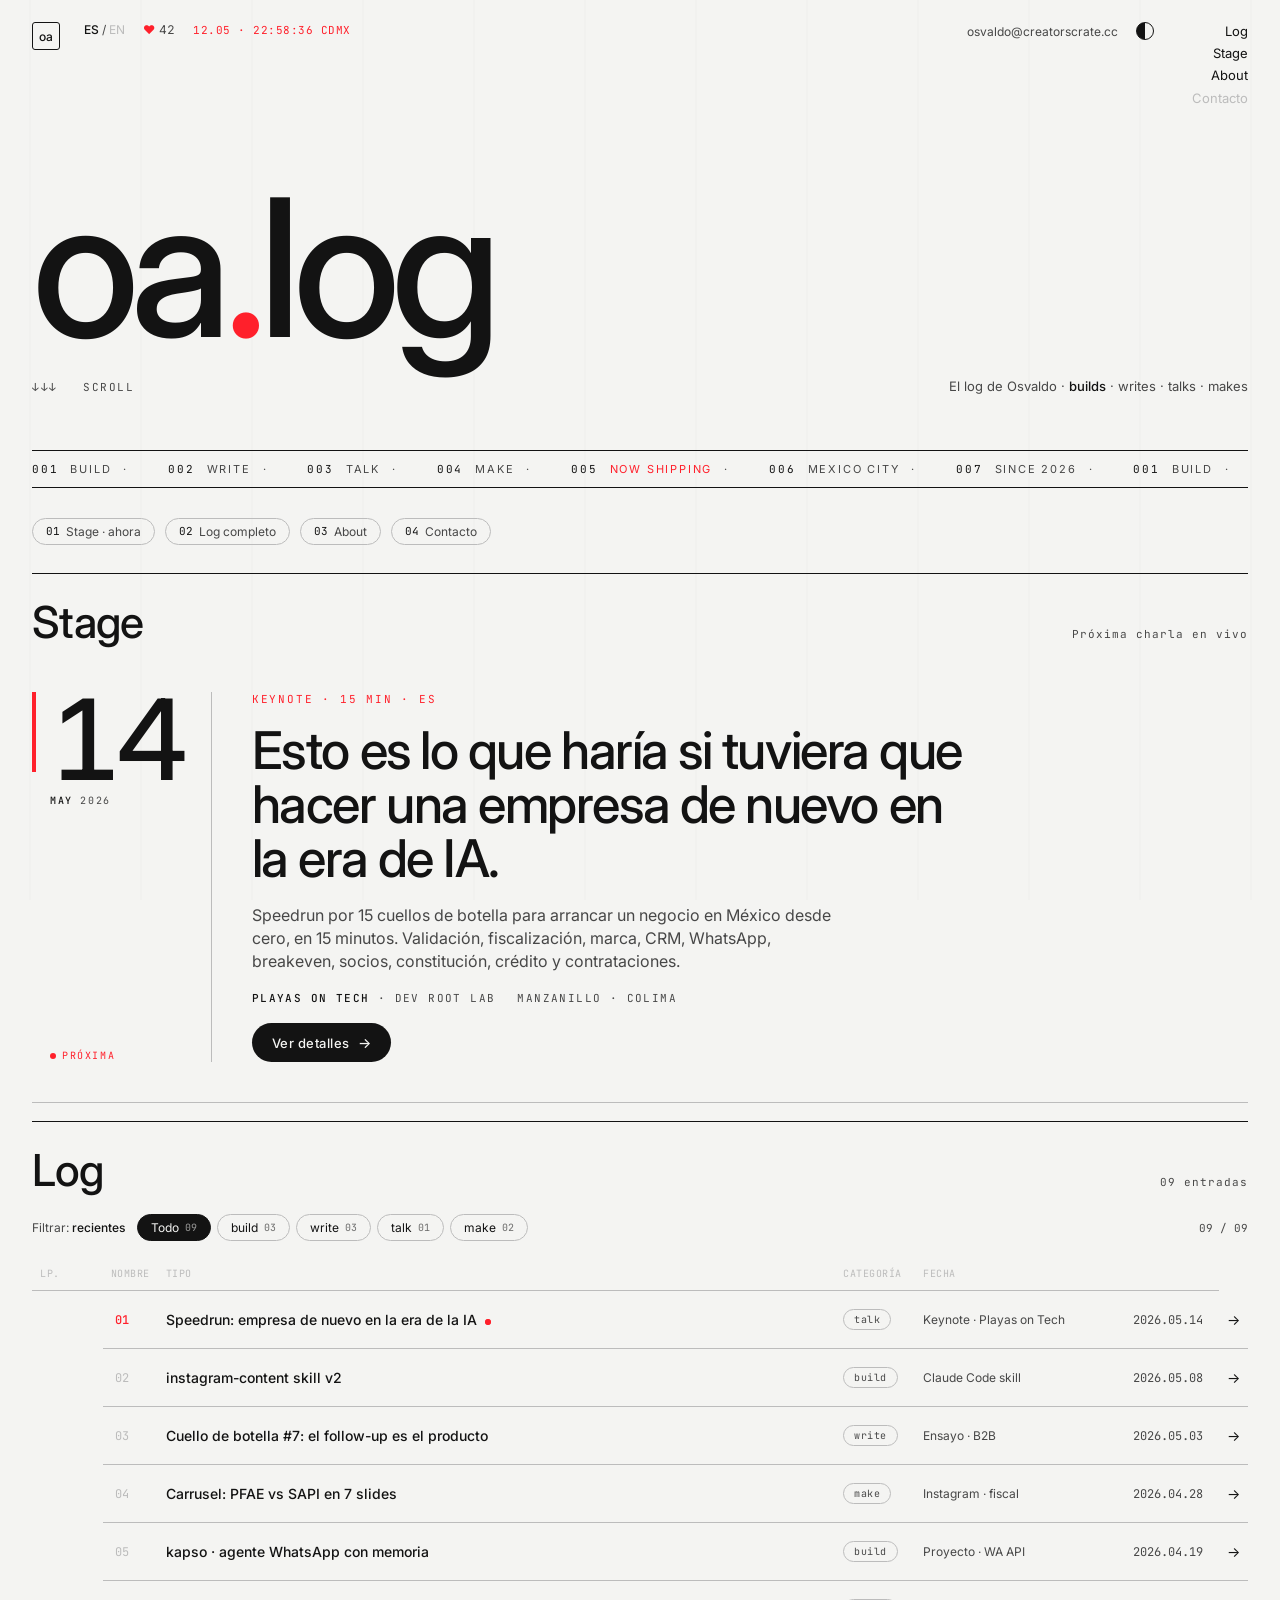
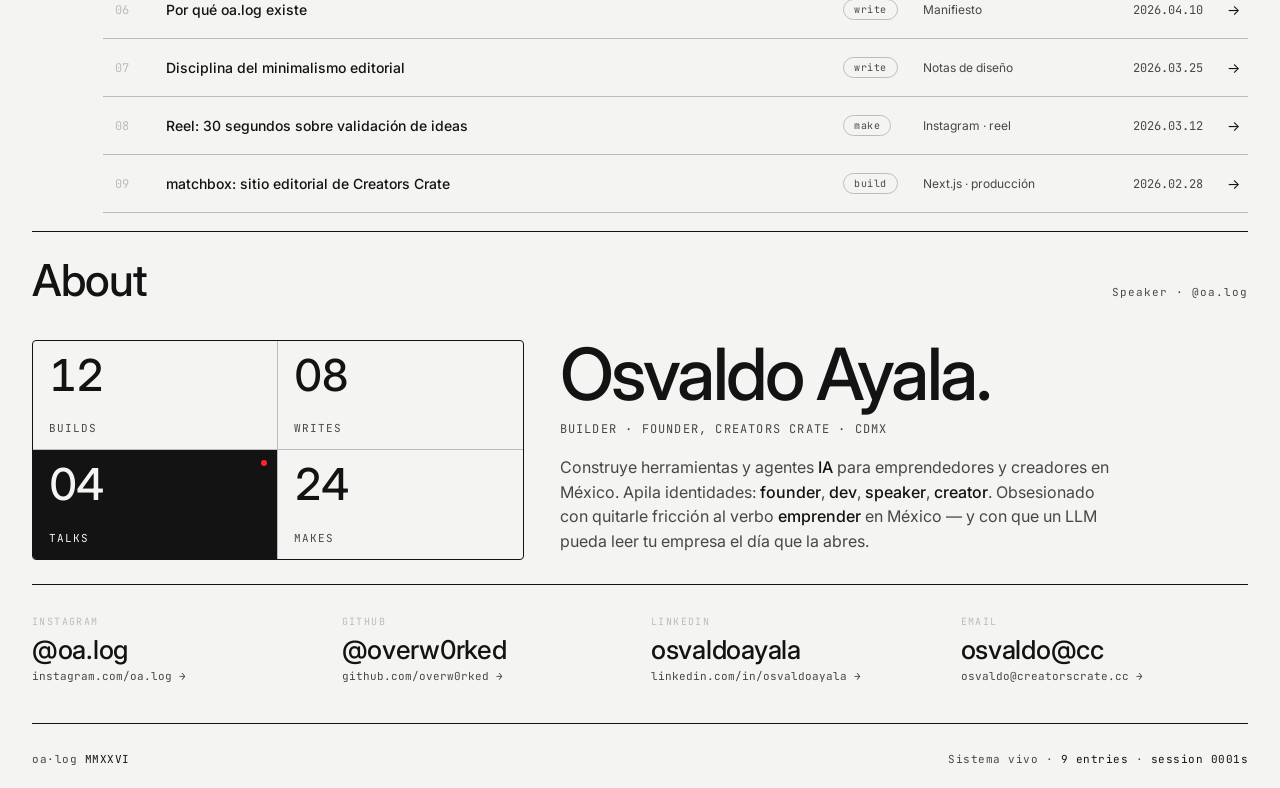
==== commit 63ecdb9e: "fix: GitHub username typo (overw0rkedy → overw0rked) + URLs" ====
--- a/index.html
+++ b/index.html
@@ -7,13 +7,13 @@
   <title>oa.log · Osvaldo Ayala</title>
   <meta name="description" content="El log de Osvaldo Ayala — builds, writes, talks, makes. Founder de Creators Crate. Construye herramientas y agentes IA para emprendedores y creadores en México.">
   <meta name="author" content="Osvaldo Ayala">
-  <link rel="canonical" href="https://overw0rkedy.github.io/oa.log/">
+  <link rel="canonical" href="https://overw0rked.github.io/">
 
   <meta property="og:title" content="oa.log — Osvaldo Ayala">
   <meta property="og:description" content="El log de Osvaldo Ayala — builds, writes, talks, makes desde Ciudad de México.">
   <meta property="og:type" content="website">
   <meta property="og:locale" content="es_MX">
-  <meta property="og:url" content="https://overw0rkedy.github.io/oa.log/">
+  <meta property="og:url" content="https://overw0rked.github.io/">
   <meta property="og:site_name" content="oa.log">
 
   <meta name="twitter:card" content="summary_large_image">
@@ -31,13 +31,13 @@
     "@context": "https://schema.org",
     "@type": "Person",
     "name": "Osvaldo Ayala",
-    "url": "https://overw0rkedy.github.io/oa.log/",
+    "url": "https://overw0rked.github.io/",
     "jobTitle": "Founder, Creators Crate · Builder",
     "address": { "@type": "PostalAddress", "addressLocality": "Ciudad de México", "addressCountry": "MX" },
     "email": "mailto:osvaldo@creatorscrate.cc",
     "sameAs": [
       "https://instagram.com/oa.log",
-      "https://github.com/overw0rkedy",
+      "https://github.com/overw0rked",
       "https://www.linkedin.com/in/osvaldoayala/"
     ]
   }
@@ -544,10 +544,10 @@
           <div class="handle">@oa.log</div>
           <div class="url">instagram.com/oa.log &rarr;</div>
         </a>
-        <a class="social" href="https://github.com/overw0rkedy" target="_blank" rel="noopener">
+        <a class="social" href="https://github.com/overw0rked" target="_blank" rel="noopener">
           <div class="label">GitHub</div>
-          <div class="handle">@overw0rkedy</div>
-          <div class="url">github.com/overw0rkedy &rarr;</div>
+          <div class="handle">@overw0rked</div>
+          <div class="url">github.com/overw0rked &rarr;</div>
         </a>
         <a class="social" href="https://www.linkedin.com/in/osvaldoayala/" target="_blank" rel="noopener">
           <div class="label">LinkedIn</div>
